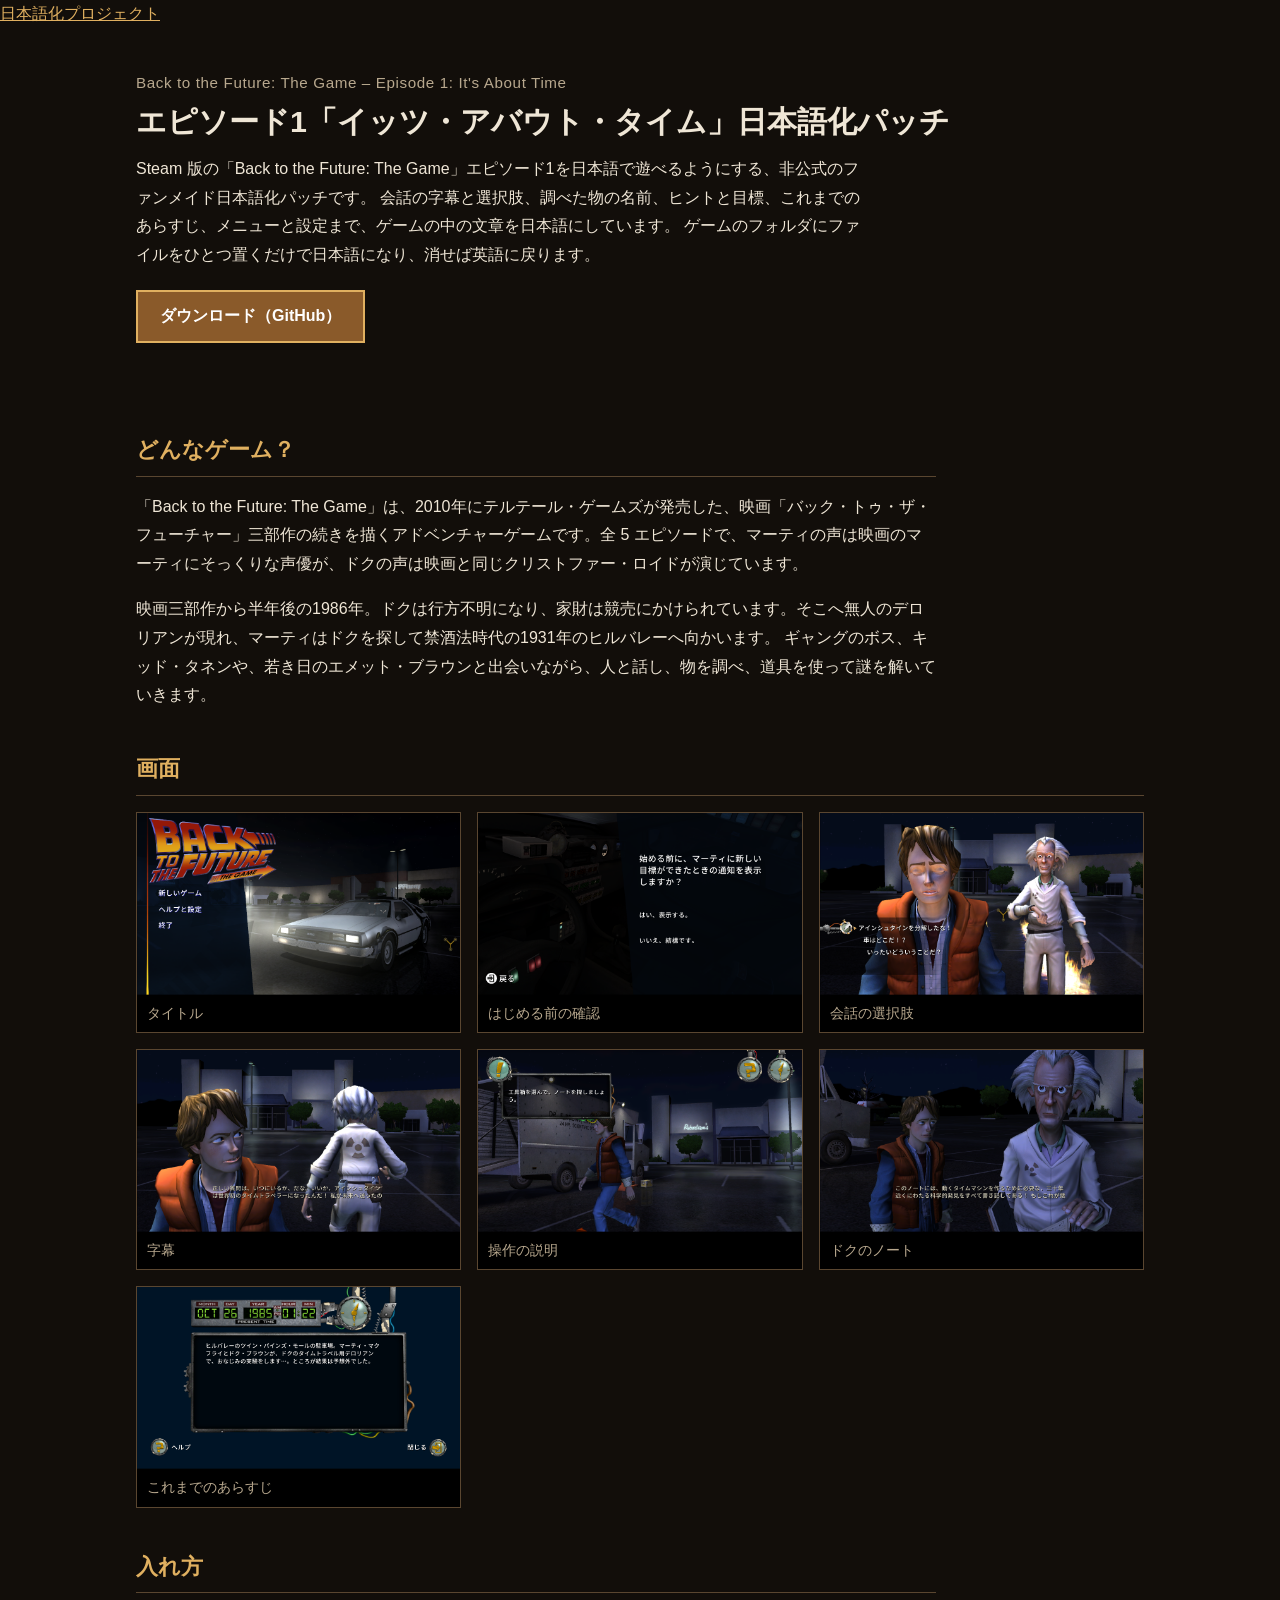
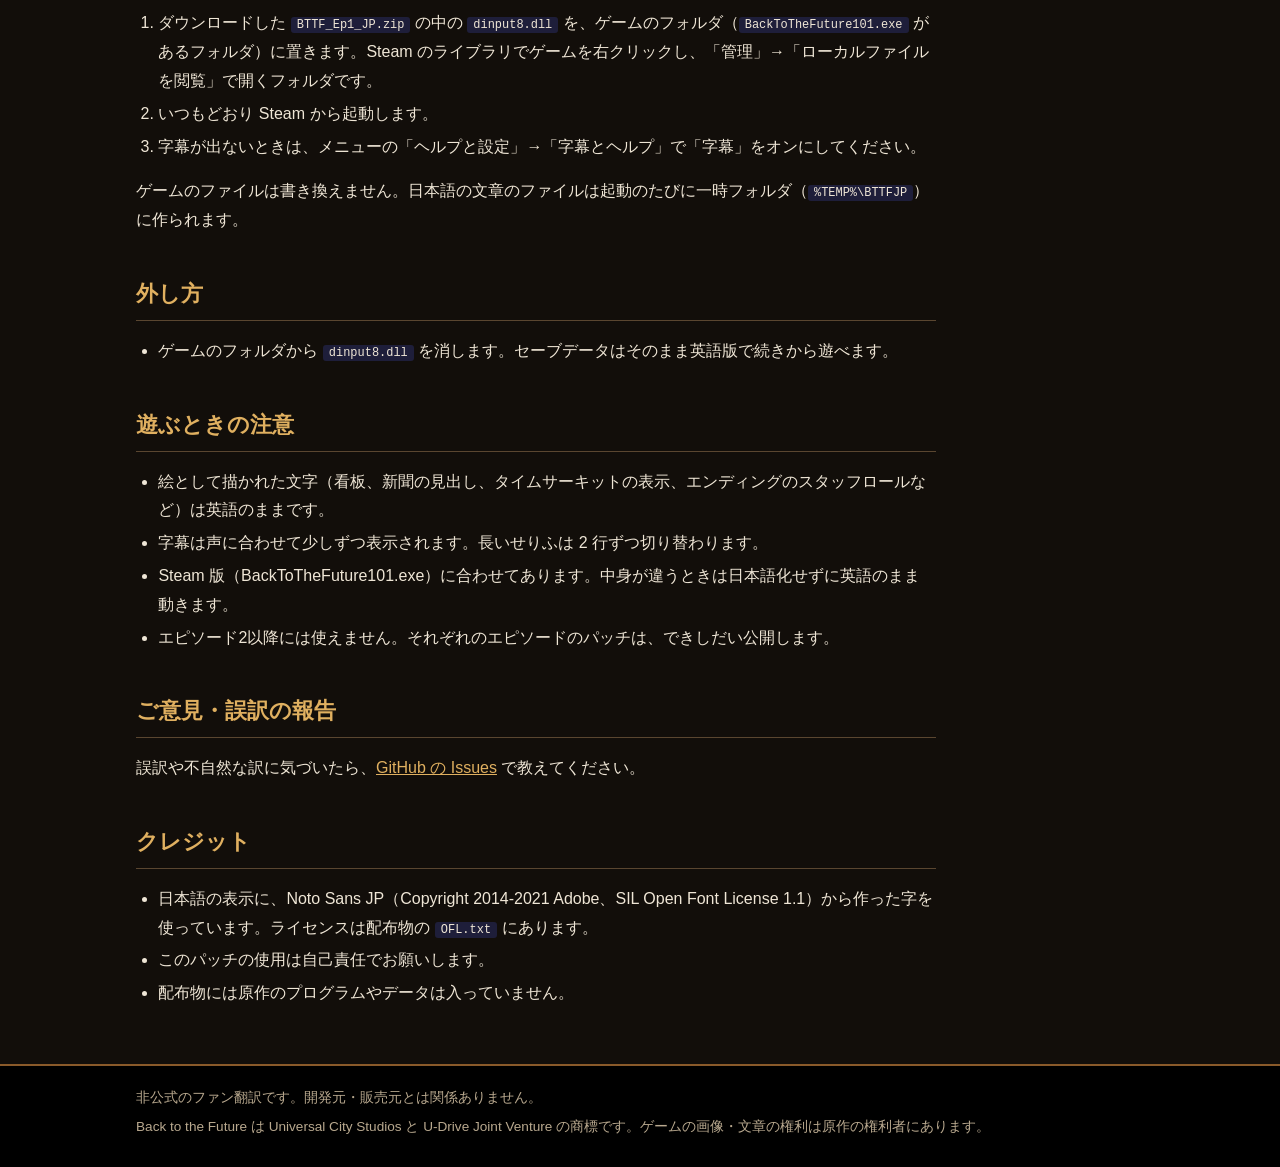
==== docs/ep1/index.html @ 80ad0d44 "バック・トゥ・ザ・フューチャー ザ・ゲーム 日本語化プロジェクト：エピソード1（ep1-v1.0）のサイトとソースを追加 Co-Authored-By: Claude Opus 5.5 <norepl" ====
<!doctype html>
<html lang="ja">
<head>
<meta charset="utf-8">
<meta name="viewport" content="width=device-width, initial-scale=1">
<title>エピソード1「イッツ・アバウト・タイム」日本語化パッチ — バック・トゥ・ザ・フューチャー ザ・ゲーム 日本語化プロジェクト</title>
<meta name="description" content="Steam 版 Back to the Future: The Game – Episode 1 を日本語で遊べるようにする、非公式のファンメイド日本語化パッチ。">
<meta property="og:type" content="article">
<meta property="og:title" content="バック・トゥ・ザ・フューチャー ザ・ゲーム エピソード1 日本語化パッチ">
<meta property="og:description" content="Steam 版 Back to the Future: The Game – Episode 1 を日本語で遊べるようにする、非公式のファンメイド日本語化パッチ。">
<meta property="og:url" content="https://higesho.github.io/bttf-ja/ep1/">
<meta property="og:image" content="https://higesho.github.io/bttf-ja/ep1/img/choice.png">
<link rel="stylesheet" href="../style.css">
</head>
<body>
<header class="jpn" id="jpn"><div class="jpn-band"><a class="jpn-home" href="https://higesho.github.io/ja/">日本語化プロジェクト</a></div></header>
<script src="https://higesho.github.io/ja/nav.js"></script>

<main class="band">
<section class="hero">
<p class="sub">Back to the Future: The Game – Episode 1: It's About Time</p>
<h1>エピソード1「イッツ・アバウト・タイム」日本語化パッチ</h1>
<p class="tag">Steam 版の「Back to the Future: The Game」エピソード1を日本語で遊べるようにする、非公式のファンメイド日本語化パッチです。
会話の字幕と選択肢、調べた物の名前、ヒントと目標、これまでのあらすじ、メニューと設定まで、ゲームの中の文章を日本語にしています。
ゲームのフォルダにファイルをひとつ置くだけで日本語になり、消せば英語に戻ります。</p>
<p><a class="dl" href="https://github.com/higesho/bttf-ja/releases/tag/ep1-v1.0">ダウンロード（GitHub）</a></p>
</section>

<div class="text">
<h2>どんなゲーム？</h2>
<p>「Back to the Future: The Game」は、2010年にテルテール・ゲームズが発売した、映画「バック・トゥ・ザ・フューチャー」三部作の続きを描くアドベンチャーゲームです。全 5 エピソードで、マーティの声は映画のマーティにそっくりな声優が、ドクの声は映画と同じクリストファー・ロイドが演じています。</p>
<p>映画三部作から半年後の1986年。ドクは行方不明になり、家財は競売にかけられています。そこへ無人のデロリアンが現れ、マーティはドクを探して禁酒法時代の1931年のヒルバレーへ向かいます。
ギャングのボス、キッド・タネンや、若き日のエメット・ブラウンと出会いながら、人と話し、物を調べ、道具を使って謎を解いていきます。</p>
</div>

<h2>画面</h2>
<div class="shots">
  <figure><img src="img/title.png" alt="タイトル画面。メニューが日本語で出ている" loading="lazy"><figcaption>タイトル</figcaption></figure>
  <figure><img src="img/start.png" alt="ゲームを始める前の、目標の通知を表示するかの確認" loading="lazy"><figcaption>はじめる前の確認</figcaption></figure>
  <figure><img src="img/choice.png" alt="会話の選択肢が日本語で出ている画面" loading="lazy"><figcaption>会話の選択肢</figcaption></figure>
  <figure><img src="img/subtitle.png" alt="ドクのせりふの字幕" loading="lazy"><figcaption>字幕</figcaption></figure>
  <figure><img src="img/walk.png" alt="駐車場を歩くマーティと、操作の説明の窓" loading="lazy"><figcaption>操作の説明</figcaption></figure>
  <figure><img src="img/notebook.png" alt="ドクがノートについて話す場面" loading="lazy"><figcaption>ドクのノート</figcaption></figure>
  <figure><img src="img/story.png" alt="これまでのあらすじの画面" loading="lazy"><figcaption>これまでのあらすじ</figcaption></figure>
</div>

<div class="text">
<h2>入れ方</h2>
<ol>
<li>ダウンロードした <code>BTTF_Ep1_JP.zip</code> の中の <code>dinput8.dll</code> を、ゲームのフォルダ（<code>BackToTheFuture101.exe</code> があるフォルダ）に置きます。Steam のライブラリでゲームを右クリックし、「管理」→「ローカルファイルを閲覧」で開くフォルダです。</li>
<li>いつもどおり Steam から起動します。</li>
<li>字幕が出ないときは、メニューの「ヘルプと設定」→「字幕とヘルプ」で「字幕」をオンにしてください。</li>
</ol>
<p>ゲームのファイルは書き換えません。日本語の文章のファイルは起動のたびに一時フォルダ（<code>%TEMP%\BTTFJP</code>）に作られます。</p>

<h2>外し方</h2>
<ul>
<li>ゲームのフォルダから <code>dinput8.dll</code> を消します。セーブデータはそのまま英語版で続きから遊べます。</li>
</ul>

<h2>遊ぶときの注意</h2>
<ul>
<li>絵として描かれた文字（看板、新聞の見出し、タイムサーキットの表示、エンディングのスタッフロールなど）は英語のままです。</li>
<li>字幕は声に合わせて少しずつ表示されます。長いせりふは 2 行ずつ切り替わります。</li>
<li>Steam 版（BackToTheFuture101.exe）に合わせてあります。中身が違うときは日本語化せずに英語のまま動きます。</li>
<li>エピソード2以降には使えません。それぞれのエピソードのパッチは、できしだい公開します。</li>
</ul>

<h2>ご意見・誤訳の報告</h2>
<p>誤訳や不自然な訳に気づいたら、<a href="https://github.com/higesho/bttf-ja/issues">GitHub の Issues</a> で教えてください。</p>

<h2>クレジット</h2>
<ul>
<li>日本語の表示に、Noto Sans JP（Copyright 2014-2021 Adobe、SIL Open Font License 1.1）から作った字を使っています。ライセンスは配布物の <code>OFL.txt</code> にあります。</li>
<li>このパッチの使用は自己責任でお願いします。</li>
<li>配布物には原作のプログラムやデータは入っていません。</li>
</ul>
</div>
</main>

<footer class="foot"><div class="band">
  <p>非公式のファン翻訳です。開発元・販売元とは関係ありません。</p>
  <p>Back to the Future は Universal City Studios と U-Drive Joint Venture の商標です。ゲームの画像・文章の権利は原作の権利者にあります。</p>
</div></footer>
</body>
</html>
---- docs/style.css ----
/* アルカナム 日本語化パッチ — スタイル */
:root {
  --bg: #120e0a;
  --panel: #221a12;
  --line: #5a4630;
  --text: #efe6d6;
  --muted: #b8a88e;
  --cyan: #e0b060;
  --blue: #8a5a2a;
  --gold: #ffd75a;
  --green: #55ff55;
}

* { box-sizing: border-box; }

html { -webkit-text-size-adjust: 100%; }

body {
  margin: 0;
  background: var(--bg);
  color: var(--text);
  font-family: "Hiragino Kaku Gothic ProN", "Hiragino Sans", "Yu Gothic UI", "Meiryo", sans-serif;
  line-height: 1.8;
}

a { color: var(--cyan); }
a:hover { color: #ffffff; }

.band { max-width: 1040px; margin: 0 auto; padding: 0 16px; }

/* 上の帯 */
header.top { border-bottom: 2px solid var(--blue); background: #000; }
header.top .band { display: flex; flex-wrap: wrap; align-items: center; gap: 8px 24px; padding-top: 10px; padding-bottom: 10px; }
.brand { color: var(--cyan); font-weight: bold; font-size: 1.1rem; text-decoration: none; letter-spacing: 0.05em; }
header.top nav { display: flex; flex-wrap: wrap; gap: 4px 16px; }
header.top nav a { color: var(--muted); text-decoration: none; }
header.top nav a:hover, header.top nav a.here { color: var(--text); }

/* 冒頭 */
.hero { padding: 40px 0 24px; }
.hero h1 { margin: 0 0 12px; font-size: 1.9rem; line-height: 1.4; }
.hero .sub { margin: 0 0 4px; color: var(--muted); font-size: 0.95rem; letter-spacing: 0.04em; }
.hero p.tag { margin: 0 0 20px; max-width: 46em; }

.dl { display: inline-block; margin: 0 12px 8px 0; padding: 10px 22px; background: var(--blue); color: #fff; text-decoration: none; font-weight: bold; border: 2px solid var(--cyan); }
.dl:hover { background: #5555ff; color: #fff; }
.dl.sub { background: transparent; border-color: var(--line); color: var(--text); font-weight: normal; }

h2 { margin: 40px 0 12px; padding-bottom: 6px; border-bottom: 1px solid var(--line); font-size: 1.35rem; color: var(--cyan); }
h3 { margin: 24px 0 8px; font-size: 1.1rem; }

code { background: #1e1e3a; padding: 1px 6px; border-radius: 3px; font-size: 0.92em; word-break: break-all; }

/* 作品一覧 */
.titles { display: grid; grid-template-columns: repeat(auto-fill, minmax(230px, 1fr)); gap: 16px; margin: 16px 0 8px; padding: 0; list-style: none; }
.titles li { background: var(--panel); border: 1px solid var(--line); display: flex; flex-direction: column; }
.titles li.ready { border-color: var(--cyan); }
.titles .thumb { display: block; aspect-ratio: 16 / 9; background: #000; border-bottom: 1px solid var(--line); overflow: hidden; }
.titles .thumb img { width: 100%; height: 100%; object-fit: cover; display: block; }
.titles .thumb.none { display: flex; align-items: center; justify-content: center; color: #3a3a6a; font-size: 3rem; font-weight: bold; font-family: Georgia, "Times New Roman", serif; }
.titles .body { padding: 12px 14px 14px; display: flex; flex-direction: column; gap: 4px; flex: 1; }
.titles .name { font-weight: bold; font-size: 1.05rem; }
.titles .orig { color: var(--muted); font-size: 0.85rem; line-height: 1.5; }
.titles .desc { font-size: 0.9rem; margin-top: 4px; flex: 1; }
.titles .more { margin-top: 8px; font-size: 0.9rem; }
.state { display: inline-block; align-self: flex-start; padding: 0 8px; font-size: 0.8rem; border: 1px solid; }
.state.ready { color: var(--green); border-color: var(--green); }
.state.wip { color: var(--gold); border-color: var(--gold); }
.state.plan { color: var(--muted); border-color: var(--line); }

/* 画面 */
.shots { display: grid; grid-template-columns: repeat(auto-fill, minmax(300px, 1fr)); gap: 16px; margin: 16px 0; }
.shots figure { margin: 0; background: #000; border: 1px solid var(--line); }
.shots img { display: block; width: 100%; aspect-ratio: 16 / 9; object-fit: cover; }
.shots figcaption { padding: 6px 10px; font-size: 0.88rem; color: var(--muted); }

/* 文章 */
.text { max-width: 50em; }
.text ol, .text ul { padding-left: 1.4em; }
.text li { margin: 4px 0; }
.note { background: var(--panel); border-left: 4px solid var(--cyan); padding: 10px 14px; margin: 16px 0; }

table.ver { border-collapse: collapse; font-size: 0.88rem; margin: 8px 0; }
table.ver th, table.ver td { border: 1px solid var(--line); padding: 4px 10px; text-align: left; }
table.ver th { background: var(--panel); font-weight: normal; color: var(--muted); }
.scroll { overflow-x: auto; }

/* 下の帯 */
footer.foot { margin-top: 56px; border-top: 2px solid var(--blue); background: #000; color: var(--muted); font-size: 0.85rem; }
footer.foot .band { padding-top: 16px; padding-bottom: 24px; }
footer.foot p { margin: 4px 0; }

@media (max-width: 600px) {
  .hero h1 { font-size: 1.5rem; }
  .shots { grid-template-columns: 1fr; }
}

/* メニュー: 同じシリーズのリンクを左、GitHub、ほかのシリーズ（higesho.github.io の別サイト）を右に並べ、
   ほかのシリーズは区切り線・金色・「↗」で見分ける */
header.top nav a[href^="https://github.com/"] { order: 1; }
header.top nav a[href^="https://higesho.github.io/"] { order: 2; color: var(--gold); opacity: 0.85; }
header.top nav a[href^="https://higesho.github.io/"]::before { content: "↗ "; }
header.top nav a[href^="https://higesho.github.io/"]:hover { color: #fff; opacity: 1; }
header.top nav a:not([href^="https://higesho.github.io/"]) + a[href^="https://higesho.github.io/"] { margin-left: 4px; padding-left: 16px; border-left: 1px solid var(--line); }
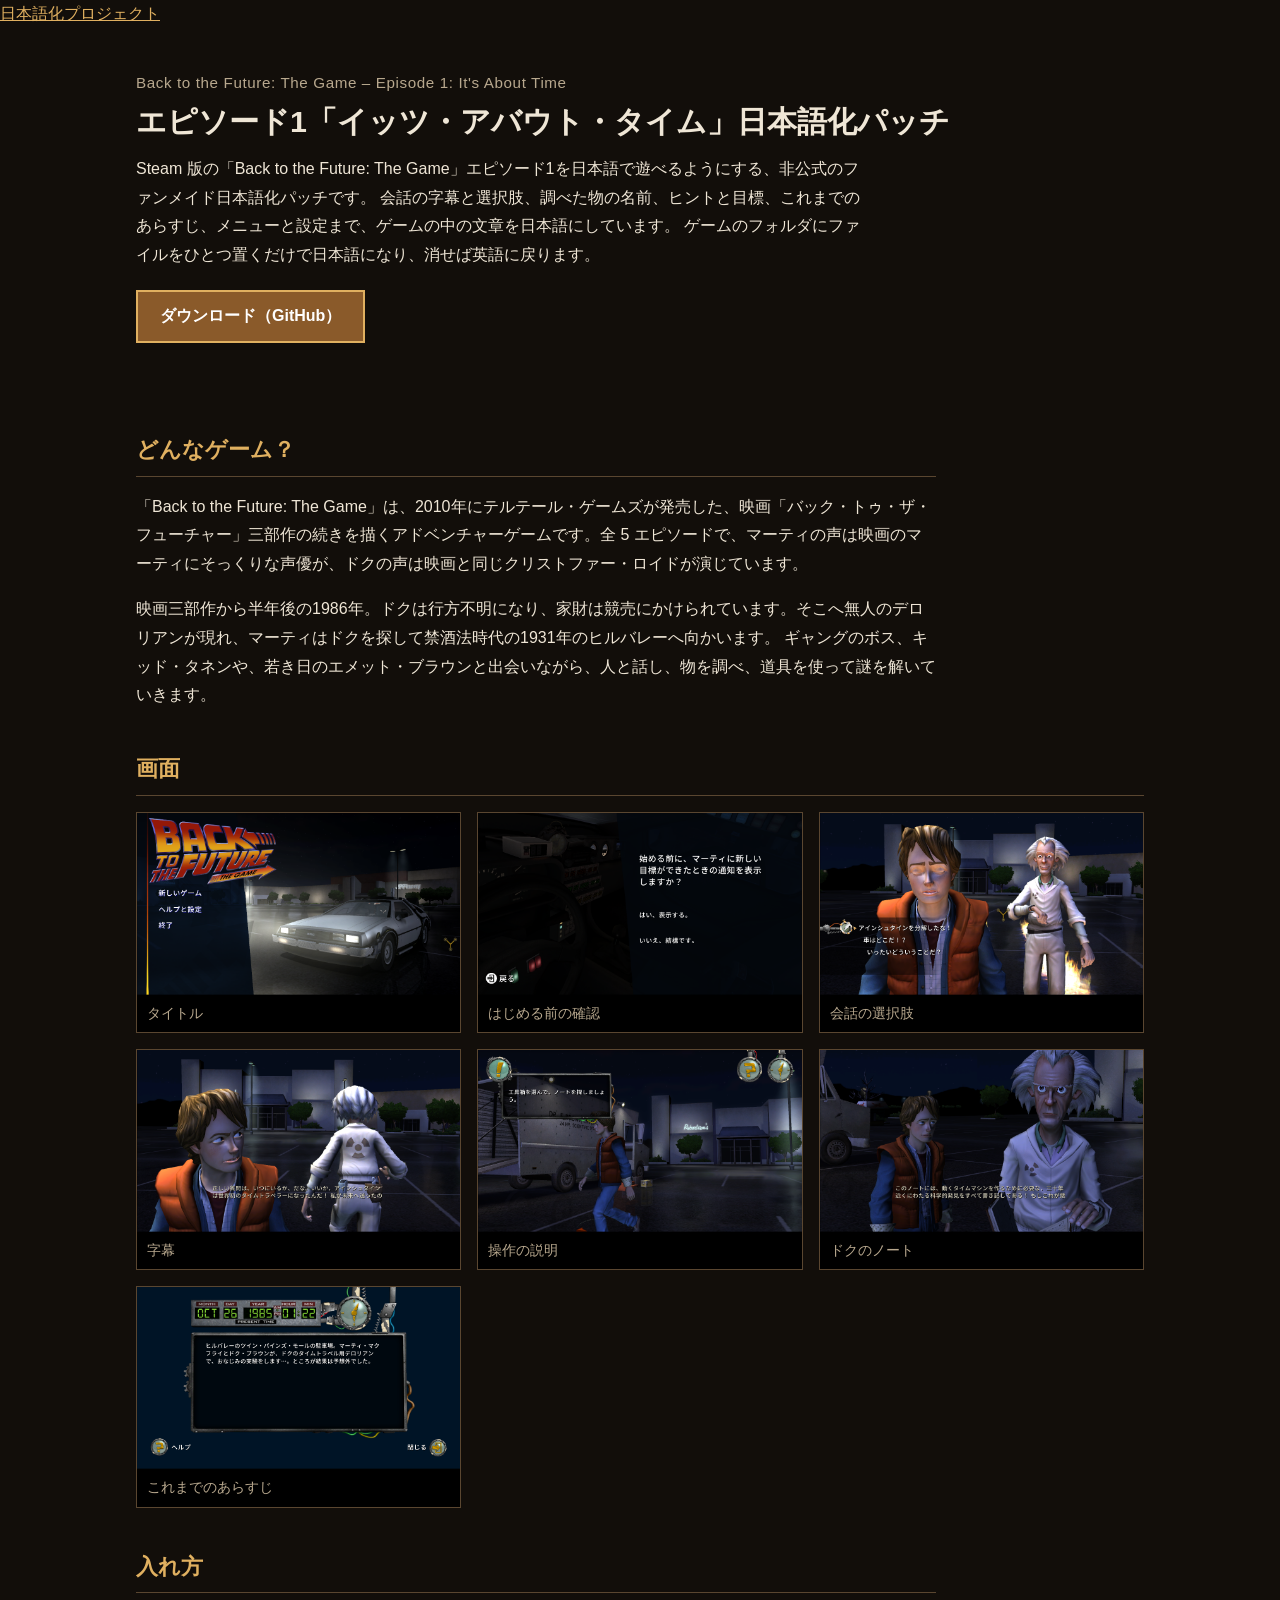
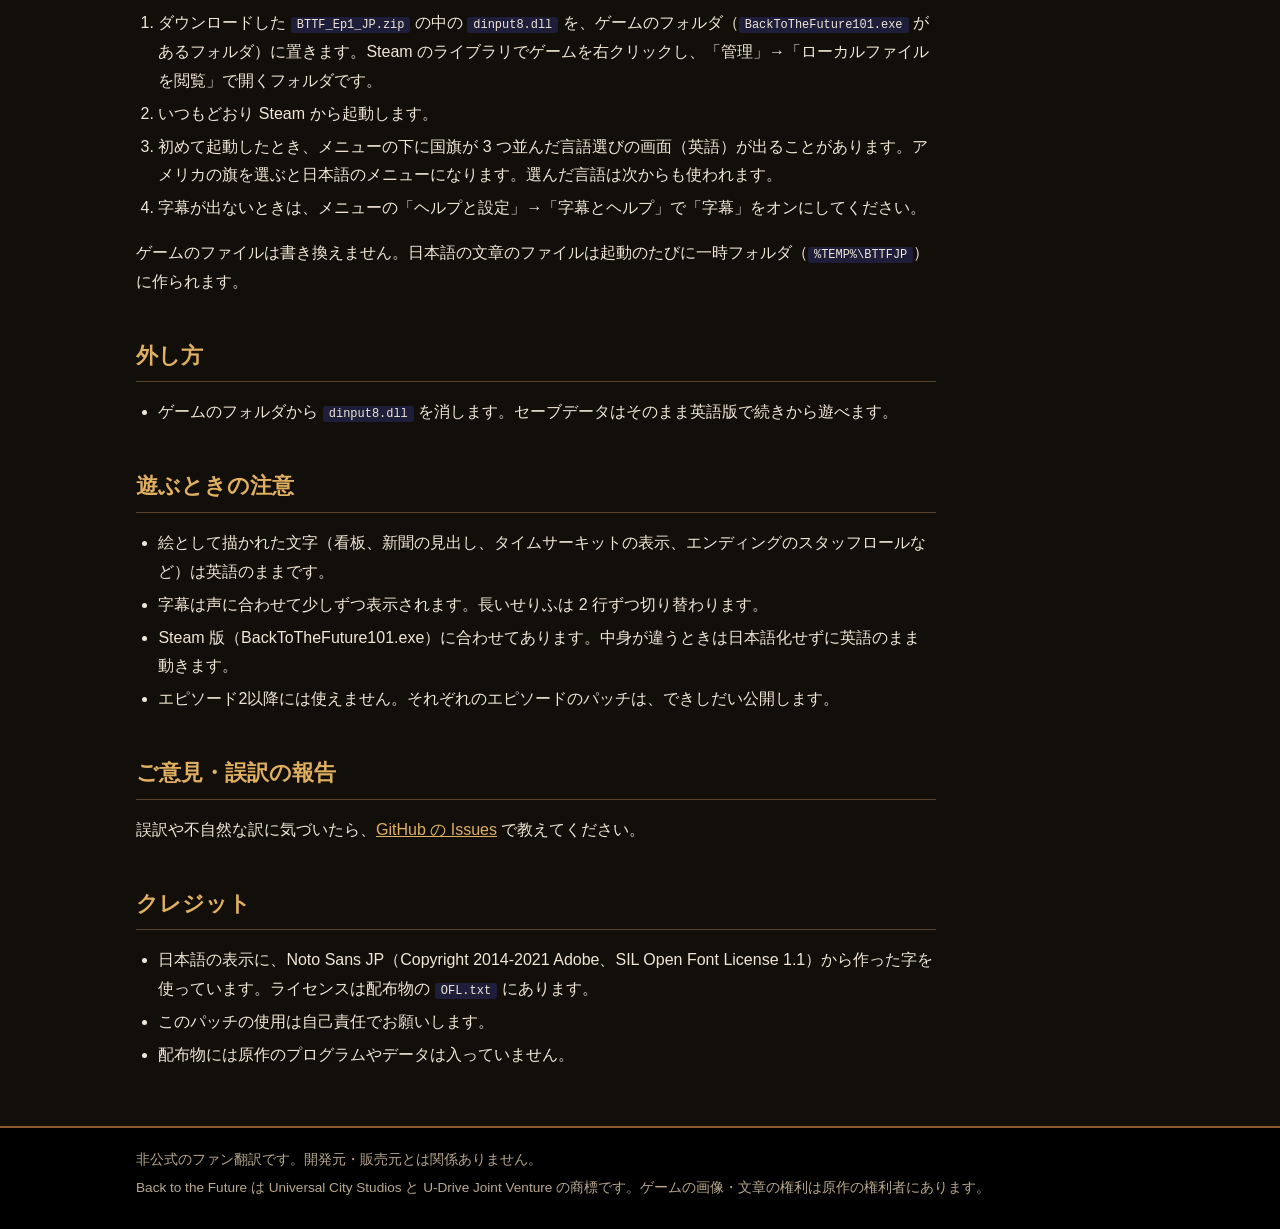
==== commit 70d1c9dc: "Episode 2 v1.0: page, release notes; source moved to src/ (all episodes) Co-Authored-By: Claude Opus" ====
--- a/docs/ep1/index.html
+++ b/docs/ep1/index.html
@@ -49,6 +49,7 @@
 <ol>
 <li>ダウンロードした <code>BTTF_Ep1_JP.zip</code> の中の <code>dinput8.dll</code> を、ゲームのフォルダ（<code>BackToTheFuture101.exe</code> があるフォルダ）に置きます。Steam のライブラリでゲームを右クリックし、「管理」→「ローカルファイルを閲覧」で開くフォルダです。</li>
 <li>いつもどおり Steam から起動します。</li>
+<li>初めて起動したとき、メニューの下に国旗が 3 つ並んだ言語選びの画面（英語）が出ることがあります。アメリカの旗を選ぶと日本語のメニューになります。選んだ言語は次からも使われます。</li>
 <li>字幕が出ないときは、メニューの「ヘルプと設定」→「字幕とヘルプ」で「字幕」をオンにしてください。</li>
 </ol>
 <p>ゲームのファイルは書き換えません。日本語の文章のファイルは起動のたびに一時フォルダ（<code>%TEMP%\BTTFJP</code>）に作られます。</p>
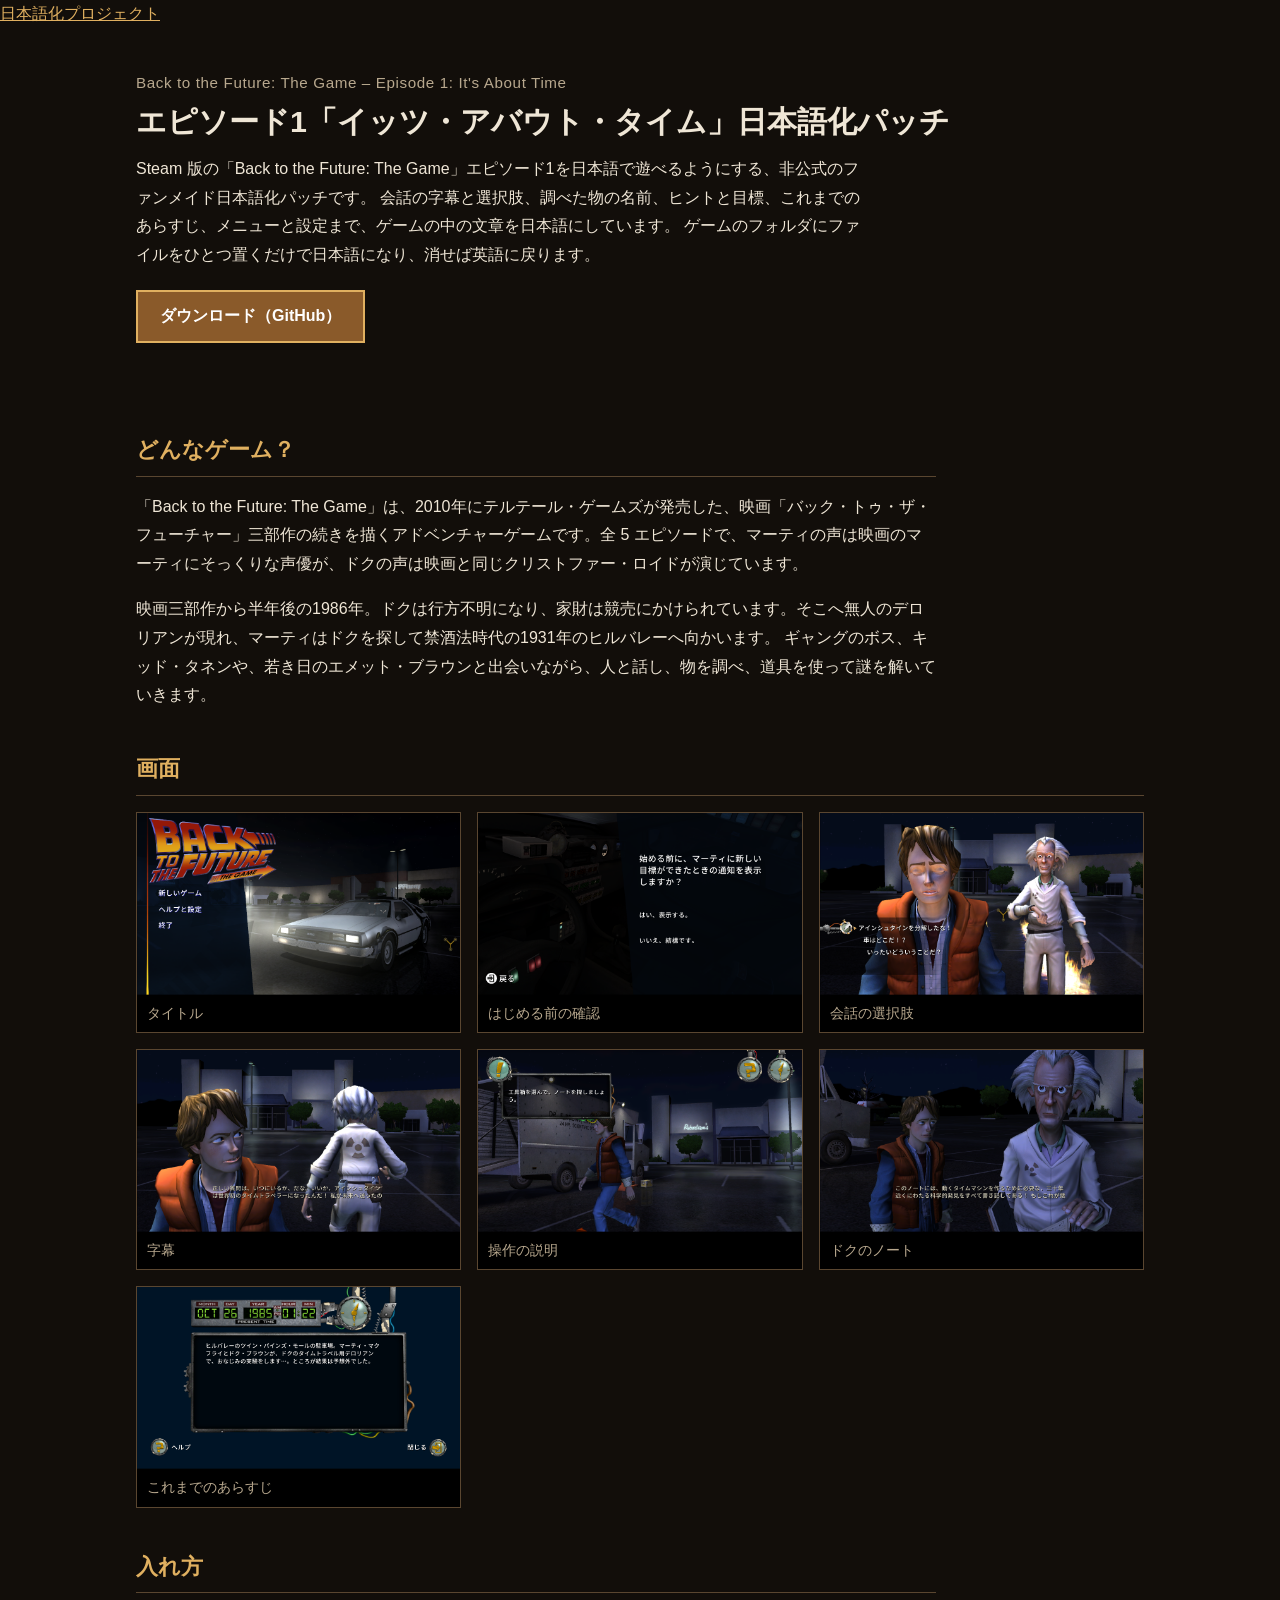
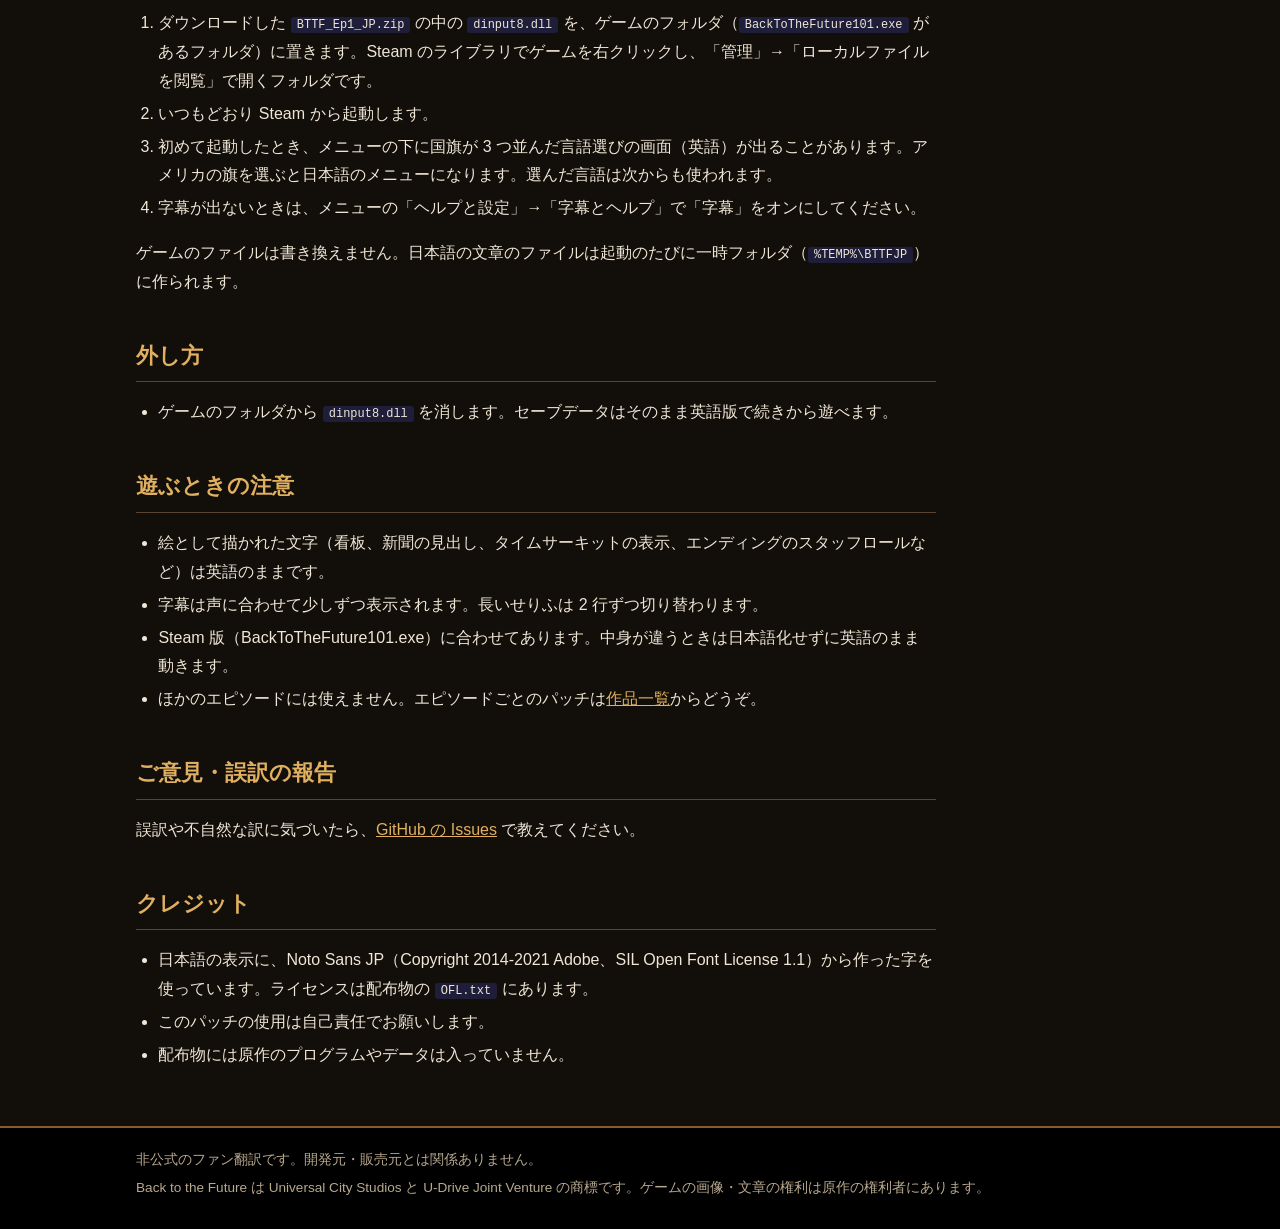
==== commit 4376f2c7: "Ep4 page and release; Ep2/Ep3 v1.1 (keep time-circuit strings English) Co-Authored-By: Claude Opus 5" ====
--- a/docs/ep1/index.html
+++ b/docs/ep1/index.html
@@ -64,7 +64,7 @@
 <li>絵として描かれた文字（看板、新聞の見出し、タイムサーキットの表示、エンディングのスタッフロールなど）は英語のままです。</li>
 <li>字幕は声に合わせて少しずつ表示されます。長いせりふは 2 行ずつ切り替わります。</li>
 <li>Steam 版（BackToTheFuture101.exe）に合わせてあります。中身が違うときは日本語化せずに英語のまま動きます。</li>
-<li>エピソード2以降には使えません。それぞれのエピソードのパッチは、できしだい公開します。</li>
+<li>ほかのエピソードには使えません。エピソードごとのパッチは<a href="../">作品一覧</a>からどうぞ。</li>
 </ul>
 
 <h2>ご意見・誤訳の報告</h2>
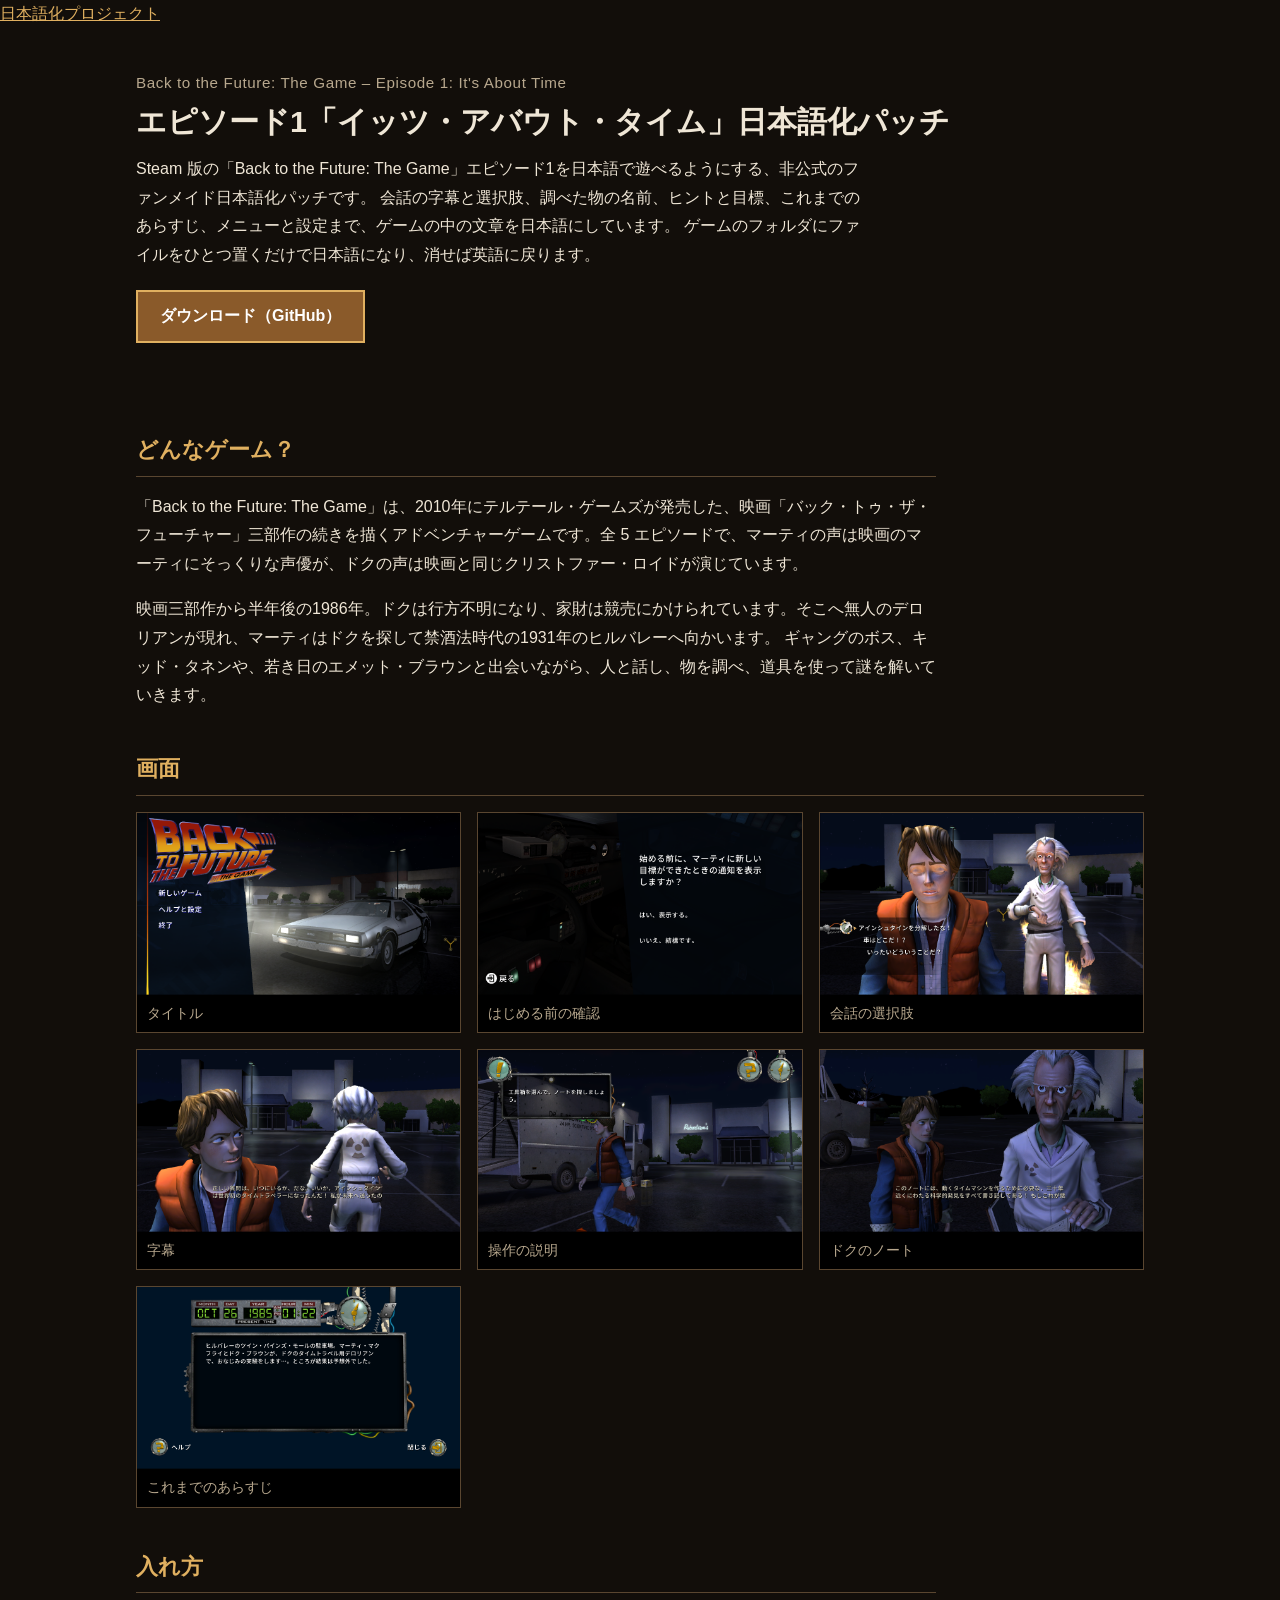
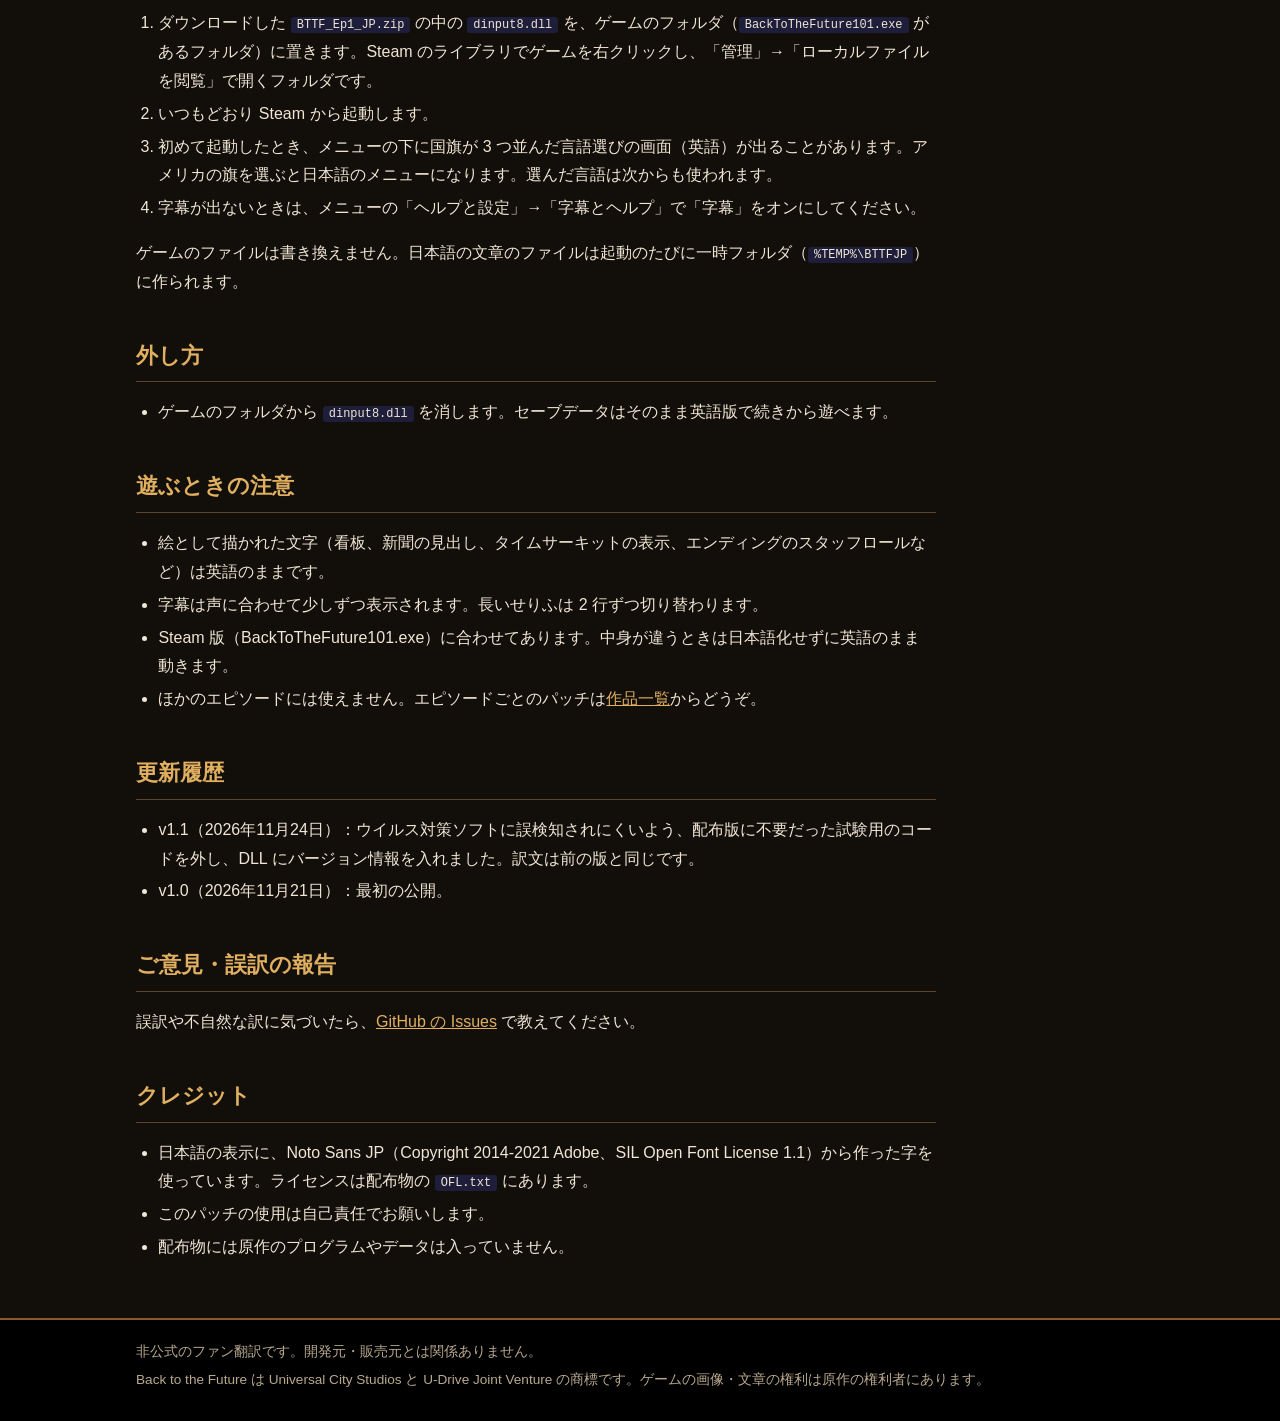
==== commit 0556b957: "配布版から試験用のコードを外し、バージョン情報を入れる（ep1-v1.1、ep2-v1.2、ep3-v1.2、ep4-v1.1、ep5-v1.1） ウイルス対策ソフトに誤検知されにくいよう、配布版の " ====
--- a/docs/ep1/index.html
+++ b/docs/ep1/index.html
@@ -1,87 +1,93 @@
-<!doctype html>
-<html lang="ja">
-<head>
-<meta charset="utf-8">
-<meta name="viewport" content="width=device-width, initial-scale=1">
-<title>エピソード1「イッツ・アバウト・タイム」日本語化パッチ — バック・トゥ・ザ・フューチャー ザ・ゲーム 日本語化プロジェクト</title>
-<meta name="description" content="Steam 版 Back to the Future: The Game – Episode 1 を日本語で遊べるようにする、非公式のファンメイド日本語化パッチ。">
-<meta property="og:type" content="article">
-<meta property="og:title" content="バック・トゥ・ザ・フューチャー ザ・ゲーム エピソード1 日本語化パッチ">
-<meta property="og:description" content="Steam 版 Back to the Future: The Game – Episode 1 を日本語で遊べるようにする、非公式のファンメイド日本語化パッチ。">
-<meta property="og:url" content="https://higesho.github.io/bttf-ja/ep1/">
-<meta property="og:image" content="https://higesho.github.io/bttf-ja/ep1/img/choice.png">
-<link rel="stylesheet" href="../style.css">
-</head>
-<body>
-<header class="jpn" id="jpn"><div class="jpn-band"><a class="jpn-home" href="https://higesho.github.io/ja/">日本語化プロジェクト</a></div></header>
-<script src="https://higesho.github.io/ja/nav.js"></script>
-
-<main class="band">
-<section class="hero">
-<p class="sub">Back to the Future: The Game – Episode 1: It's About Time</p>
-<h1>エピソード1「イッツ・アバウト・タイム」日本語化パッチ</h1>
-<p class="tag">Steam 版の「Back to the Future: The Game」エピソード1を日本語で遊べるようにする、非公式のファンメイド日本語化パッチです。
-会話の字幕と選択肢、調べた物の名前、ヒントと目標、これまでのあらすじ、メニューと設定まで、ゲームの中の文章を日本語にしています。
-ゲームのフォルダにファイルをひとつ置くだけで日本語になり、消せば英語に戻ります。</p>
-<p><a class="dl" href="https://github.com/higesho/bttf-ja/releases/tag/ep1-v1.0">ダウンロード（GitHub）</a></p>
-</section>
-
-<div class="text">
-<h2>どんなゲーム？</h2>
-<p>「Back to the Future: The Game」は、2010年にテルテール・ゲームズが発売した、映画「バック・トゥ・ザ・フューチャー」三部作の続きを描くアドベンチャーゲームです。全 5 エピソードで、マーティの声は映画のマーティにそっくりな声優が、ドクの声は映画と同じクリストファー・ロイドが演じています。</p>
-<p>映画三部作から半年後の1986年。ドクは行方不明になり、家財は競売にかけられています。そこへ無人のデロリアンが現れ、マーティはドクを探して禁酒法時代の1931年のヒルバレーへ向かいます。
-ギャングのボス、キッド・タネンや、若き日のエメット・ブラウンと出会いながら、人と話し、物を調べ、道具を使って謎を解いていきます。</p>
-</div>
-
-<h2>画面</h2>
-<div class="shots">
-  <figure><img src="img/title.png" alt="タイトル画面。メニューが日本語で出ている" loading="lazy"><figcaption>タイトル</figcaption></figure>
-  <figure><img src="img/start.png" alt="ゲームを始める前の、目標の通知を表示するかの確認" loading="lazy"><figcaption>はじめる前の確認</figcaption></figure>
-  <figure><img src="img/choice.png" alt="会話の選択肢が日本語で出ている画面" loading="lazy"><figcaption>会話の選択肢</figcaption></figure>
-  <figure><img src="img/subtitle.png" alt="ドクのせりふの字幕" loading="lazy"><figcaption>字幕</figcaption></figure>
-  <figure><img src="img/walk.png" alt="駐車場を歩くマーティと、操作の説明の窓" loading="lazy"><figcaption>操作の説明</figcaption></figure>
-  <figure><img src="img/notebook.png" alt="ドクがノートについて話す場面" loading="lazy"><figcaption>ドクのノート</figcaption></figure>
-  <figure><img src="img/story.png" alt="これまでのあらすじの画面" loading="lazy"><figcaption>これまでのあらすじ</figcaption></figure>
-</div>
-
-<div class="text">
-<h2>入れ方</h2>
-<ol>
-<li>ダウンロードした <code>BTTF_Ep1_JP.zip</code> の中の <code>dinput8.dll</code> を、ゲームのフォルダ（<code>BackToTheFuture101.exe</code> があるフォルダ）に置きます。Steam のライブラリでゲームを右クリックし、「管理」→「ローカルファイルを閲覧」で開くフォルダです。</li>
-<li>いつもどおり Steam から起動します。</li>
-<li>初めて起動したとき、メニューの下に国旗が 3 つ並んだ言語選びの画面（英語）が出ることがあります。アメリカの旗を選ぶと日本語のメニューになります。選んだ言語は次からも使われます。</li>
-<li>字幕が出ないときは、メニューの「ヘルプと設定」→「字幕とヘルプ」で「字幕」をオンにしてください。</li>
-</ol>
-<p>ゲームのファイルは書き換えません。日本語の文章のファイルは起動のたびに一時フォルダ（<code>%TEMP%\BTTFJP</code>）に作られます。</p>
-
-<h2>外し方</h2>
-<ul>
-<li>ゲームのフォルダから <code>dinput8.dll</code> を消します。セーブデータはそのまま英語版で続きから遊べます。</li>
-</ul>
-
-<h2>遊ぶときの注意</h2>
-<ul>
-<li>絵として描かれた文字（看板、新聞の見出し、タイムサーキットの表示、エンディングのスタッフロールなど）は英語のままです。</li>
-<li>字幕は声に合わせて少しずつ表示されます。長いせりふは 2 行ずつ切り替わります。</li>
-<li>Steam 版（BackToTheFuture101.exe）に合わせてあります。中身が違うときは日本語化せずに英語のまま動きます。</li>
-<li>ほかのエピソードには使えません。エピソードごとのパッチは<a href="../">作品一覧</a>からどうぞ。</li>
-</ul>
-
-<h2>ご意見・誤訳の報告</h2>
-<p>誤訳や不自然な訳に気づいたら、<a href="https://github.com/higesho/bttf-ja/issues">GitHub の Issues</a> で教えてください。</p>
-
-<h2>クレジット</h2>
-<ul>
-<li>日本語の表示に、Noto Sans JP（Copyright 2014-2021 Adobe、SIL Open Font License 1.1）から作った字を使っています。ライセンスは配布物の <code>OFL.txt</code> にあります。</li>
-<li>このパッチの使用は自己責任でお願いします。</li>
-<li>配布物には原作のプログラムやデータは入っていません。</li>
-</ul>
-</div>
-</main>
-
-<footer class="foot"><div class="band">
-  <p>非公式のファン翻訳です。開発元・販売元とは関係ありません。</p>
-  <p>Back to the Future は Universal City Studios と U-Drive Joint Venture の商標です。ゲームの画像・文章の権利は原作の権利者にあります。</p>
-</div></footer>
-</body>
-</html>
+<!doctype html>
+<html lang="ja">
+<head>
+<meta charset="utf-8">
+<meta name="viewport" content="width=device-width, initial-scale=1">
+<title>エピソード1「イッツ・アバウト・タイム」日本語化パッチ — バック・トゥ・ザ・フューチャー ザ・ゲーム 日本語化プロジェクト</title>
+<meta name="description" content="Steam 版 Back to the Future: The Game – Episode 1 を日本語で遊べるようにする、非公式のファンメイド日本語化パッチ。">
+<meta property="og:type" content="article">
+<meta property="og:title" content="バック・トゥ・ザ・フューチャー ザ・ゲーム エピソード1 日本語化パッチ">
+<meta property="og:description" content="Steam 版 Back to the Future: The Game – Episode 1 を日本語で遊べるようにする、非公式のファンメイド日本語化パッチ。">
+<meta property="og:url" content="https://higesho.github.io/bttf-ja/ep1/">
+<meta property="og:image" content="https://higesho.github.io/bttf-ja/ep1/img/choice.png">
+<link rel="stylesheet" href="../style.css">
+</head>
+<body>
+<header class="jpn" id="jpn"><div class="jpn-band"><a class="jpn-home" href="https://higesho.github.io/ja/">日本語化プロジェクト</a></div></header>
+<script src="https://higesho.github.io/ja/nav.js"></script>
+
+<main class="band">
+<section class="hero">
+<p class="sub">Back to the Future: The Game – Episode 1: It's About Time</p>
+<h1>エピソード1「イッツ・アバウト・タイム」日本語化パッチ</h1>
+<p class="tag">Steam 版の「Back to the Future: The Game」エピソード1を日本語で遊べるようにする、非公式のファンメイド日本語化パッチです。
+会話の字幕と選択肢、調べた物の名前、ヒントと目標、これまでのあらすじ、メニューと設定まで、ゲームの中の文章を日本語にしています。
+ゲームのフォルダにファイルをひとつ置くだけで日本語になり、消せば英語に戻ります。</p>
+<p><a class="dl" href="https://github.com/higesho/bttf-ja/releases/tag/ep1-v1.1">ダウンロード（GitHub）</a></p>
+</section>
+
+<div class="text">
+<h2>どんなゲーム？</h2>
+<p>「Back to the Future: The Game」は、2010年にテルテール・ゲームズが発売した、映画「バック・トゥ・ザ・フューチャー」三部作の続きを描くアドベンチャーゲームです。全 5 エピソードで、マーティの声は映画のマーティにそっくりな声優が、ドクの声は映画と同じクリストファー・ロイドが演じています。</p>
+<p>映画三部作から半年後の1986年。ドクは行方不明になり、家財は競売にかけられています。そこへ無人のデロリアンが現れ、マーティはドクを探して禁酒法時代の1931年のヒルバレーへ向かいます。
+ギャングのボス、キッド・タネンや、若き日のエメット・ブラウンと出会いながら、人と話し、物を調べ、道具を使って謎を解いていきます。</p>
+</div>
+
+<h2>画面</h2>
+<div class="shots">
+  <figure><img src="img/title.png" alt="タイトル画面。メニューが日本語で出ている" loading="lazy"><figcaption>タイトル</figcaption></figure>
+  <figure><img src="img/start.png" alt="ゲームを始める前の、目標の通知を表示するかの確認" loading="lazy"><figcaption>はじめる前の確認</figcaption></figure>
+  <figure><img src="img/choice.png" alt="会話の選択肢が日本語で出ている画面" loading="lazy"><figcaption>会話の選択肢</figcaption></figure>
+  <figure><img src="img/subtitle.png" alt="ドクのせりふの字幕" loading="lazy"><figcaption>字幕</figcaption></figure>
+  <figure><img src="img/walk.png" alt="駐車場を歩くマーティと、操作の説明の窓" loading="lazy"><figcaption>操作の説明</figcaption></figure>
+  <figure><img src="img/notebook.png" alt="ドクがノートについて話す場面" loading="lazy"><figcaption>ドクのノート</figcaption></figure>
+  <figure><img src="img/story.png" alt="これまでのあらすじの画面" loading="lazy"><figcaption>これまでのあらすじ</figcaption></figure>
+</div>
+
+<div class="text">
+<h2>入れ方</h2>
+<ol>
+<li>ダウンロードした <code>BTTF_Ep1_JP.zip</code> の中の <code>dinput8.dll</code> を、ゲームのフォルダ（<code>BackToTheFuture101.exe</code> があるフォルダ）に置きます。Steam のライブラリでゲームを右クリックし、「管理」→「ローカルファイルを閲覧」で開くフォルダです。</li>
+<li>いつもどおり Steam から起動します。</li>
+<li>初めて起動したとき、メニューの下に国旗が 3 つ並んだ言語選びの画面（英語）が出ることがあります。アメリカの旗を選ぶと日本語のメニューになります。選んだ言語は次からも使われます。</li>
+<li>字幕が出ないときは、メニューの「ヘルプと設定」→「字幕とヘルプ」で「字幕」をオンにしてください。</li>
+</ol>
+<p>ゲームのファイルは書き換えません。日本語の文章のファイルは起動のたびに一時フォルダ（<code>%TEMP%\BTTFJP</code>）に作られます。</p>
+
+<h2>外し方</h2>
+<ul>
+<li>ゲームのフォルダから <code>dinput8.dll</code> を消します。セーブデータはそのまま英語版で続きから遊べます。</li>
+</ul>
+
+<h2>遊ぶときの注意</h2>
+<ul>
+<li>絵として描かれた文字（看板、新聞の見出し、タイムサーキットの表示、エンディングのスタッフロールなど）は英語のままです。</li>
+<li>字幕は声に合わせて少しずつ表示されます。長いせりふは 2 行ずつ切り替わります。</li>
+<li>Steam 版（BackToTheFuture101.exe）に合わせてあります。中身が違うときは日本語化せずに英語のまま動きます。</li>
+<li>ほかのエピソードには使えません。エピソードごとのパッチは<a href="../">作品一覧</a>からどうぞ。</li>
+</ul>
+
+<h2>更新履歴</h2>
+<ul>
+<li>v1.1（2026年11月24日）：ウイルス対策ソフトに誤検知されにくいよう、配布版に不要だった試験用のコードを外し、DLL にバージョン情報を入れました。訳文は前の版と同じです。</li>
+<li>v1.0（2026年11月21日）：最初の公開。</li>
+</ul>
+
+<h2>ご意見・誤訳の報告</h2>
+<p>誤訳や不自然な訳に気づいたら、<a href="https://github.com/higesho/bttf-ja/issues">GitHub の Issues</a> で教えてください。</p>
+
+<h2>クレジット</h2>
+<ul>
+<li>日本語の表示に、Noto Sans JP（Copyright 2014-2021 Adobe、SIL Open Font License 1.1）から作った字を使っています。ライセンスは配布物の <code>OFL.txt</code> にあります。</li>
+<li>このパッチの使用は自己責任でお願いします。</li>
+<li>配布物には原作のプログラムやデータは入っていません。</li>
+</ul>
+</div>
+</main>
+
+<footer class="foot"><div class="band">
+  <p>非公式のファン翻訳です。開発元・販売元とは関係ありません。</p>
+  <p>Back to the Future は Universal City Studios と U-Drive Joint Venture の商標です。ゲームの画像・文章の権利は原作の権利者にあります。</p>
+</div></footer>
+</body>
+</html>
